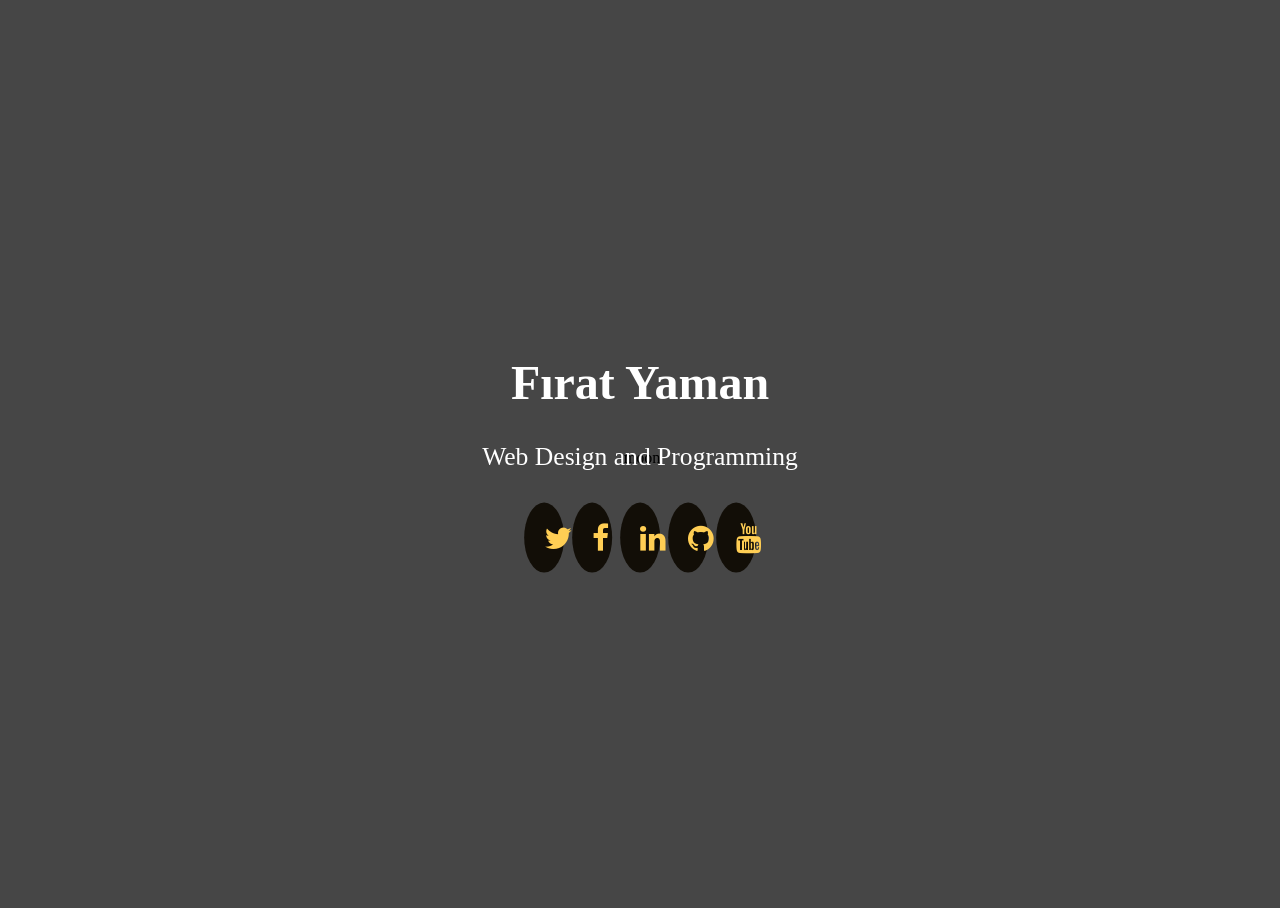
==== index.html @ 1d305853 "Update index.html" ====
<!DOCTYPE html>

<html lang="en-TR">

<head>
<link rel=”icon” href=”favicon.png” type=“image/x-icon”/>
    
        <meta charset="utf-8">

        <meta name="viewport" content="width=device-width, initial-scale=1.0">

        <link rel="stylesheet" href="https://cdnjs.cloudflare.com/ajax/libs/font-awesome/4.7.0/css/font-awesome.min.css">

        <link href="main.css" rel="stylesheet">

    <title>Firat Yaman Personal Web Site</title>

    <link rel="icon" href="favicon.ico" type=image/x-icon">
    </head>

<body id="backgroundBody">



    <div id="textBody">

            <h1 style="font-size:300%;">Fırat Yaman</h1>

                    <p style="font-size:160%;">Web Design and Programming</p>

                            <div>

                                        <a href="https://bit.ly/3cY3EnG" class="fa fa-twitter" target="_blank" rel="noopener noreferrer"></a>

                                                    <a href="https://bit.ly/37E4Njj" class="fa fa-facebook" target="_blank" rel="noopener noreferrer"></a>

                      <a href="https://bit.ly/2YnBjTO" class="fa fa-linkedin" target="_blank" rel="noopener noreferrer"></a>

                                                                            <a href="https://bit.ly/2zBDyZT" class="fa fa-github" target="_blank" rel="noopener noreferrer"></a>

                                                                                        <a href="https://bit.ly/3fgXpN8" class="fa fa-youtube" target="_blank" rel="noopener noreferrer"></a>

                                                                                                </div>

    </div>
.moon
    </body>

</html>
---- main.css ----
#textBody {

text-align: center;

position: absolute;

top: 50%;

left: 50%;

transform: translate(-50%, -50%);

color: #ffffff;

}

#backgroundBody {

background-repeat: no-repeat;

background-attachment: fixed;

background-position: center center;

background: url(background.png);

background-size: cover;

background-color:#464646;

}

.fa {

padding: 20px;

font-size: 30px;

width: 30px;

text-align: center;

text-decoration: none;

margin: 5px 2px;

border-radius: 50%;

background: #120e07;

color: #ffce54;

}

.fa:hover  {

opacity: 0.7;

}

$background: #182C51;
$moon: #C7938B;
$peak: #efdbd8;
$mobile: 768px;

// keyframes
@keyframes cresent{
  0%{
    transform: translate(-30px, 30px) scale(0.9);
    box-shadow: none;
  }
  50%{
    transform: translate(0px, 0px) scale(1.02);
    box-shadow: 0 0 10px lighten($moon, 30%), 0 0 80px 8px $moon;
    background-color: $peak;
  }
  100%{
    transform: translate(30px, -30px) scale(0.9);
    box-shadow: none;
  }
}

html{
  box-sizing: border-box;
}

*,*::after, *::before{
  box-sizing: inherit;
}

html,body{
  height: 100%;
}

body{
  display: flex;
  justify-content: center;
  align-items: center;
  background-image: linear-gradient(30deg, $background, darken($background, 13%));
  overflow: hidden;
}

.moon{
  background-image: linear-gradient(30deg, darken($background,4.6%), darken($background, 8.3%));
  width: 256px;
  height: 256px;
  border-radius: 50%;
  position: relative;
  &::before{
    content: '';
    background-color: $moon;
    position: absolute;
    display: block;
    height: 100%;
    width: 100%;
    border-radius: 50%;
    z-index: -1;
    animation: 3.2s cresent linear infinite alternate;
  }
}

@media (max-width: 768px) {
  .moon{
    width: 160px;
    height: 160px;
  }
}
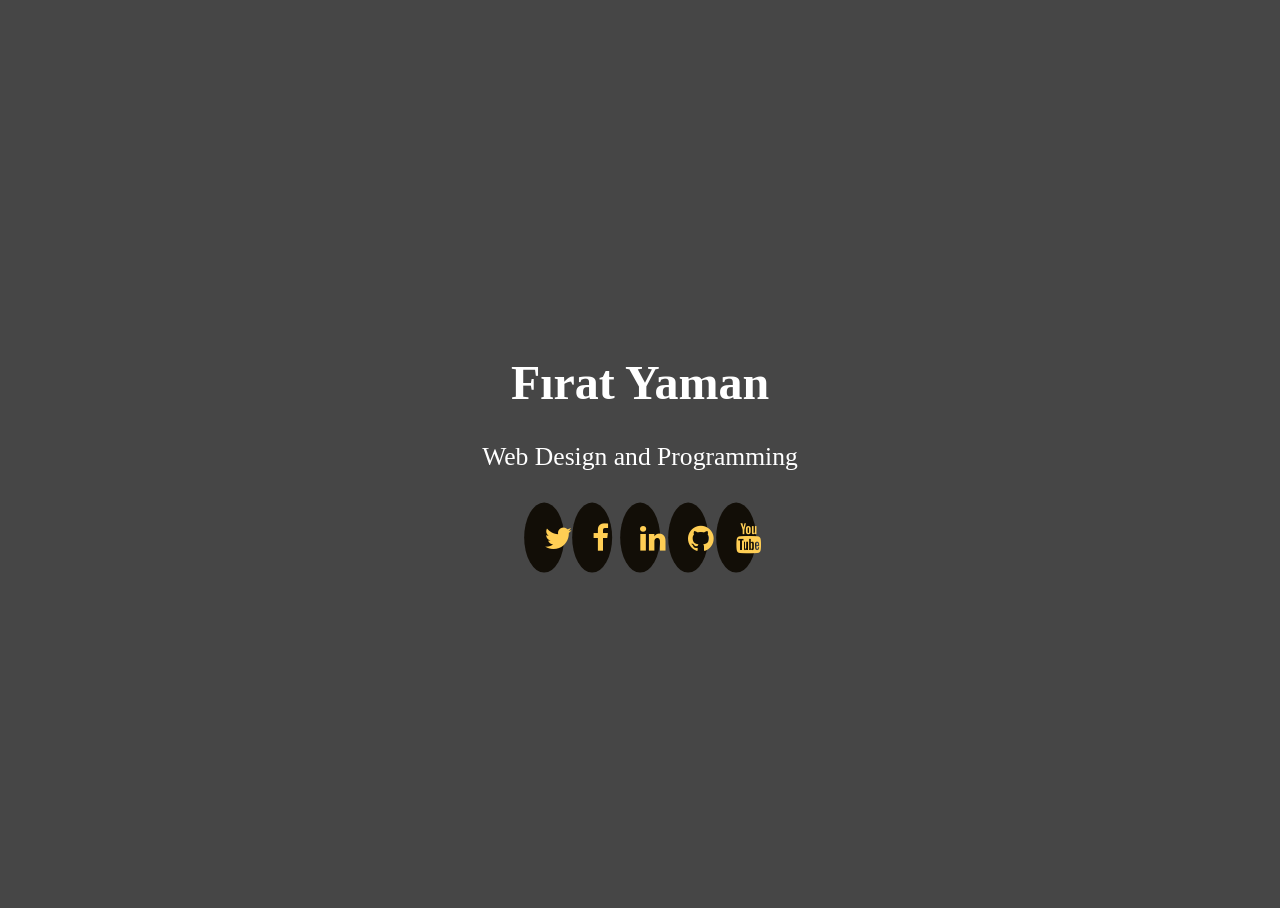
==== commit 93f7bcd5: "Update index.html" ====
--- a/index.html
+++ b/index.html
@@ -43,7 +43,7 @@
                                                                                                 </div>
 
     </div>
-.moon
+
     </body>
 
 </html>
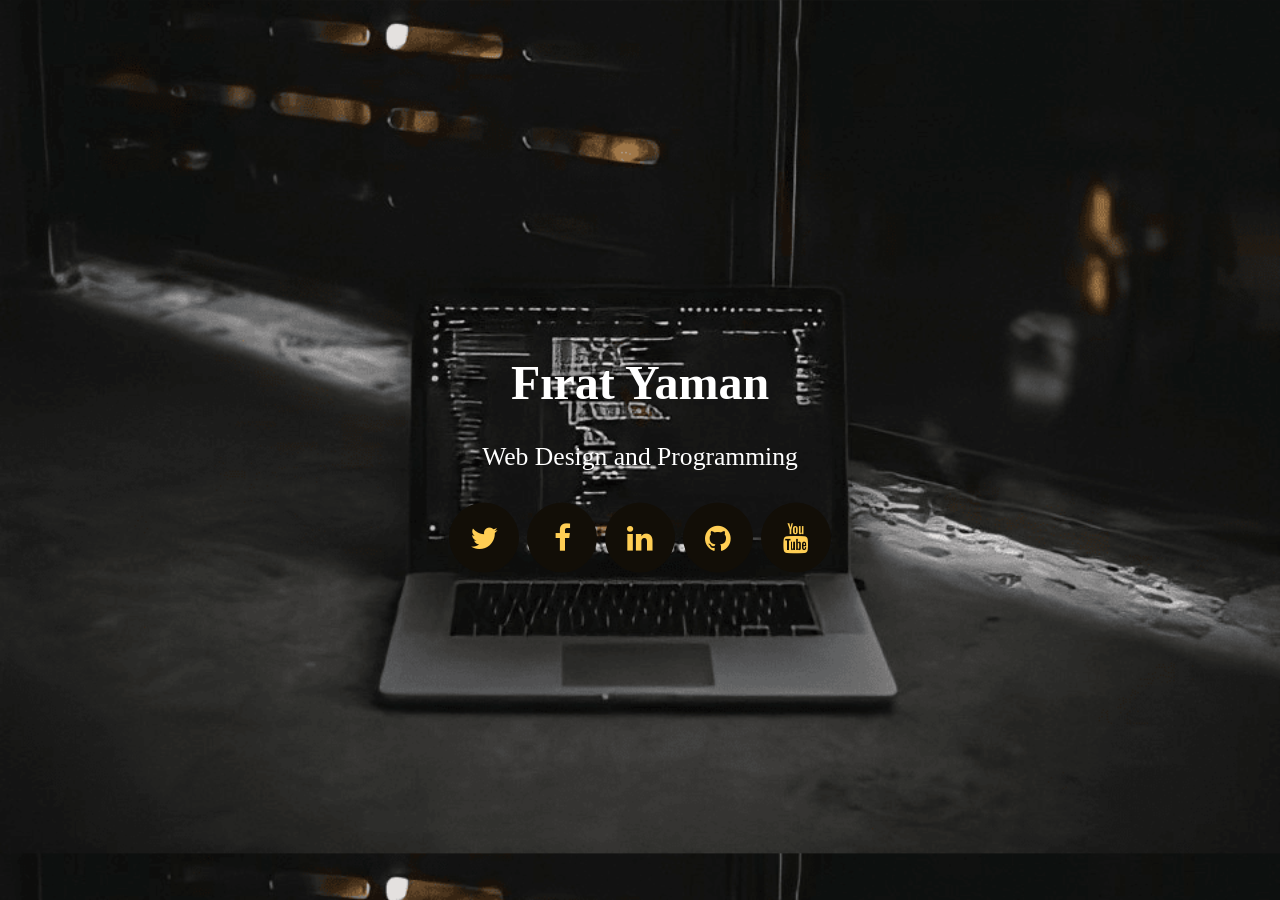
==== commit 1397bd4d: "Update index.html" ====
--- a/index.html
+++ b/index.html
@@ -3,7 +3,7 @@
 <html lang="en-TR">
 
 <head>
-<link rel=”icon” href=”favicon.png” type=“image/x-icon”/>
+
     
         <meta charset="utf-8">
 
--- a/main.css
+++ b/main.css
@@ -58,73 +58,9 @@
 
 }
 
-$background: #182C51;
-$moon: #C7938B;
-$peak: #efdbd8;
-$mobile: 768px;
 
-// keyframes
-@keyframes cresent{
-  0%{
-    transform: translate(-30px, 30px) scale(0.9);
-    box-shadow: none;
-  }
-  50%{
-    transform: translate(0px, 0px) scale(1.02);
-    box-shadow: 0 0 10px lighten($moon, 30%), 0 0 80px 8px $moon;
-    background-color: $peak;
-  }
-  100%{
-    transform: translate(30px, -30px) scale(0.9);
-    box-shadow: none;
-  }
-}
 
-html{
-  box-sizing: border-box;
-}
-
-*,*::after, *::before{
-  box-sizing: inherit;
-}
-
-html,body{
-  height: 100%;
-}
-
-body{
-  display: flex;
-  justify-content: center;
-  align-items: center;
-  background-image: linear-gradient(30deg, $background, darken($background, 13%));
-  overflow: hidden;
-}
-
-.moon{
-  background-image: linear-gradient(30deg, darken($background,4.6%), darken($background, 8.3%));
-  width: 256px;
-  height: 256px;
-  border-radius: 50%;
-  position: relative;
-  &::before{
-    content: '';
-    background-color: $moon;
-    position: absolute;
-    display: block;
-    height: 100%;
-    width: 100%;
-    border-radius: 50%;
-    z-index: -1;
-    animation: 3.2s cresent linear infinite alternate;
-  }
-}
-
-@media (max-width: 768px) {
-  .moon{
-    width: 160px;
-    height: 160px;
-  }
-}
+ 
 
 
 
@@ -133,5 +69,3 @@
 
 
 
-
-
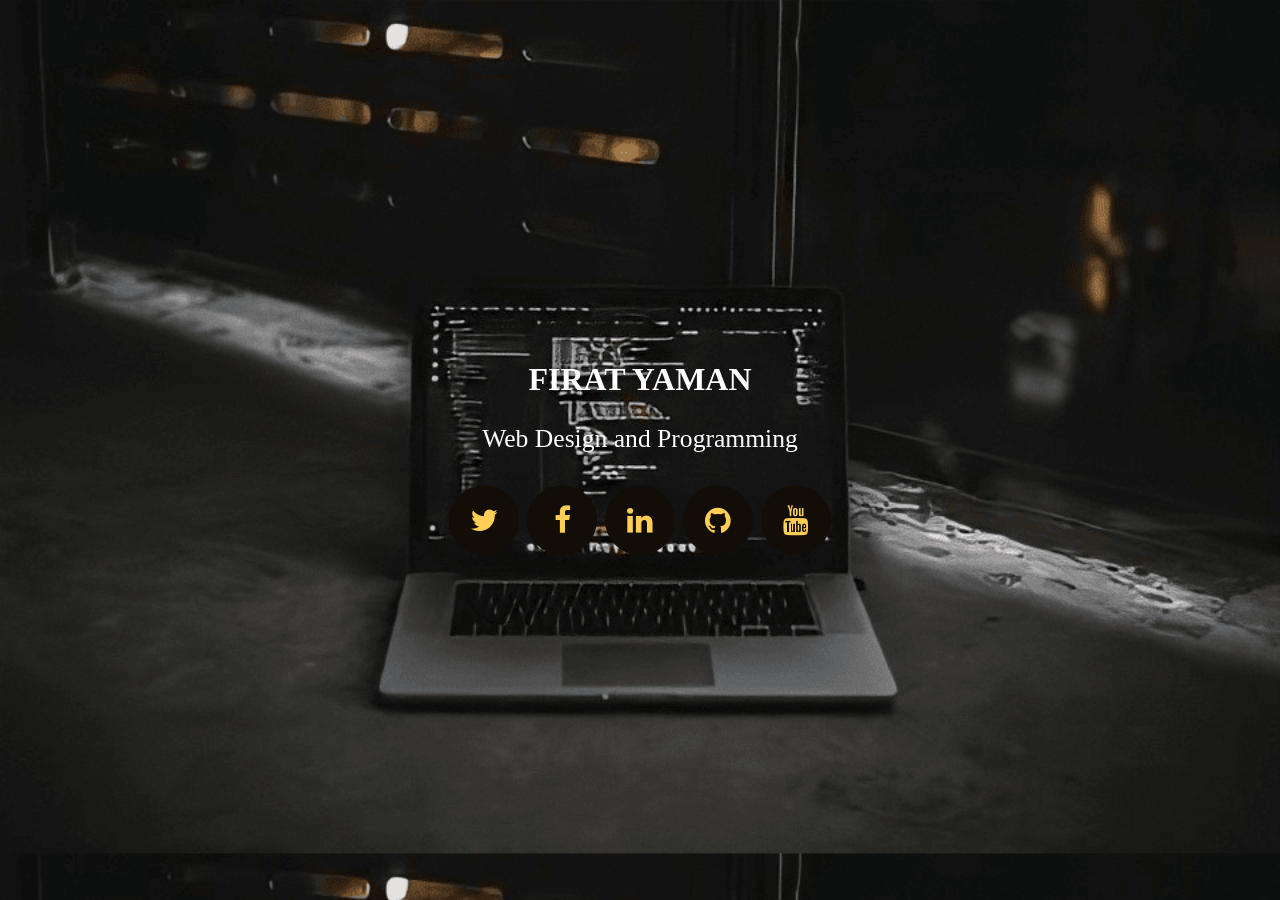
==== commit 42f3d432: "Update index.html" ====
--- a/index.html
+++ b/index.html
@@ -24,7 +24,7 @@
 
     <div id="textBody">
 
-            <h1 style="font-size:300%;">Fırat Yaman</h1>
+            <h1 class="w3-jumbo w3-animate-top">FIRAT YAMAN</h1>
 
                     <p style="font-size:160%;">Web Design and Programming</p>
 
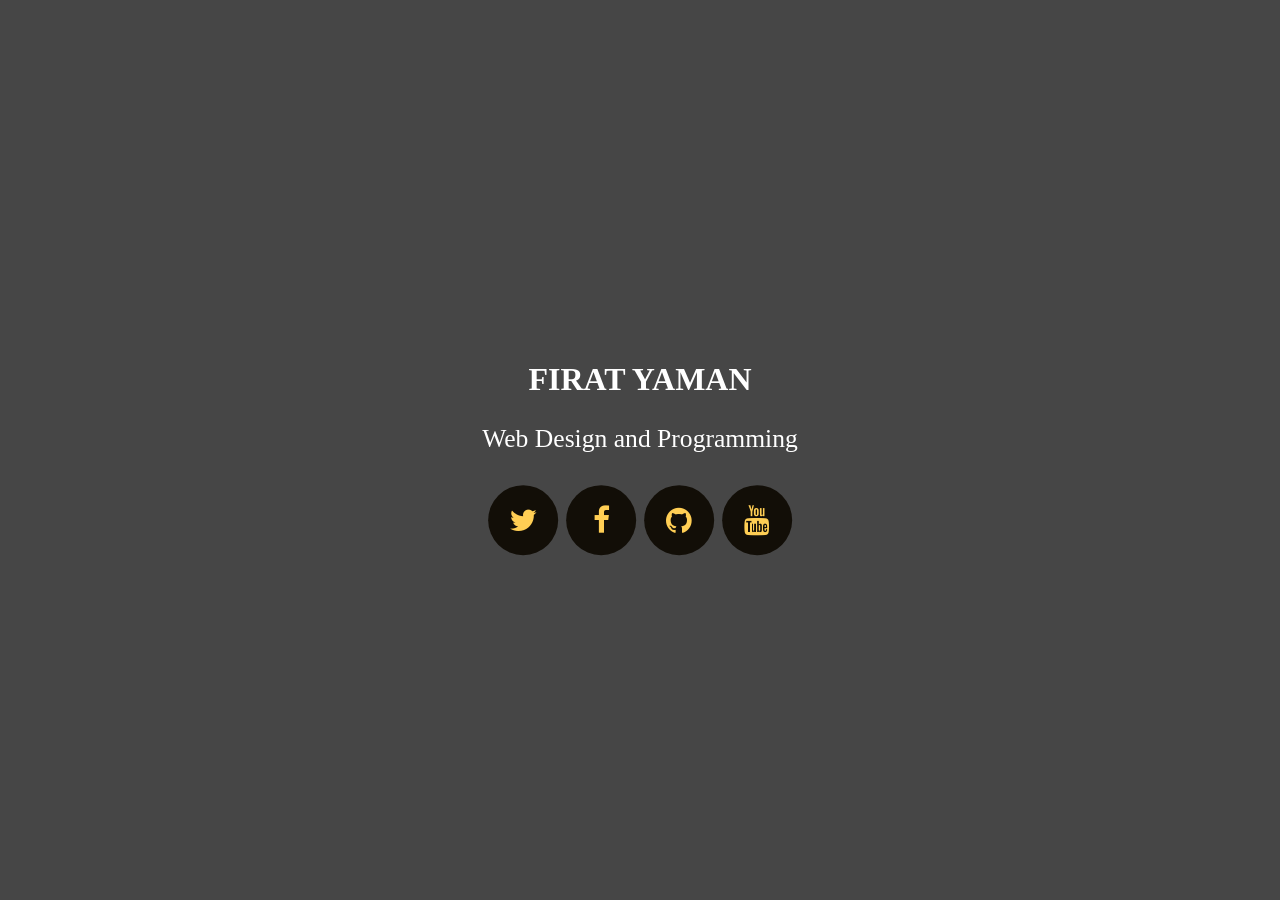
==== commit 94299461: "Update index.html" ====
--- a/index.html
+++ b/index.html
@@ -1,49 +1,22 @@
 <!DOCTYPE html>
-
 <html lang="en-TR">
-
 <head>
-
-    
-        <meta charset="utf-8">
-
-        <meta name="viewport" content="width=device-width, initial-scale=1.0">
-
-        <link rel="stylesheet" href="https://cdnjs.cloudflare.com/ajax/libs/font-awesome/4.7.0/css/font-awesome.min.css">
-
-        <link href="main.css" rel="stylesheet">
-
-    <title>Firat Yaman Personal Web Site</title>
-
-    <link rel="icon" href="favicon.ico" type=image/x-icon">
-    </head>
-
+<meta charset="utf-8">
+<meta name="viewport" content="width=device-width, initial-scale=1.0">
+<link rel="stylesheet" href="https://cdnjs.cloudflare.com/ajax/libs/font-awesome/4.7.0/css/font-awesome.min.css"> <link href="main.css" rel="stylesheet">
+<title>Firat Yaman Personal Web Site</title>
+<link rel="icon" href="favicon.ico" type=image/x-icon">
+</head>
 <body id="backgroundBody">
-
-
-
-    <div id="textBody">
-
-            <h1 class="w3-jumbo w3-animate-top">FIRAT YAMAN</h1>
-
-                    <p style="font-size:160%;">Web Design and Programming</p>
-
-                            <div>
-
-                                        <a href="https://bit.ly/3cY3EnG" class="fa fa-twitter" target="_blank" rel="noopener noreferrer"></a>
-
-                                                    <a href="https://bit.ly/37E4Njj" class="fa fa-facebook" target="_blank" rel="noopener noreferrer"></a>
-
-                      <a href="https://bit.ly/2YnBjTO" class="fa fa-linkedin" target="_blank" rel="noopener noreferrer"></a>
-
-                                                                            <a href="https://bit.ly/2zBDyZT" class="fa fa-github" target="_blank" rel="noopener noreferrer"></a>
-
-                                                                                        <a href="https://bit.ly/3fgXpN8" class="fa fa-youtube" target="_blank" rel="noopener noreferrer"></a>
-
-                                                                                                </div>
-
-    </div>
-
-    </body>
-
+<div id="textBody">
+<h1 class="w3-jumbo w3-animate-top">FIRAT YAMAN</h1>
+<p style="font-size:160%;">Web Design and Programming</p>
+<div> 
+<a href="https://bit.ly/3cY3EnG" class="fa fa-twitter" target="_blank" rel="noopener noreferrer"></a>
+<a href="https://bit.ly/37E4Njj" class="fa fa-facebook" target="_blank" rel="noopener noreferrer"></a>
+<a href="https://bit.ly/2zBDyZT" class="fa fa-github" target="_blank" rel="noopener noreferrer"></a>
+<a href="https://bit.ly/3fgXpN8" class="fa fa-youtube" target="_blank" rel="noopener noreferrer"></a>
+</div>
+</div>
+<body>
 </html>
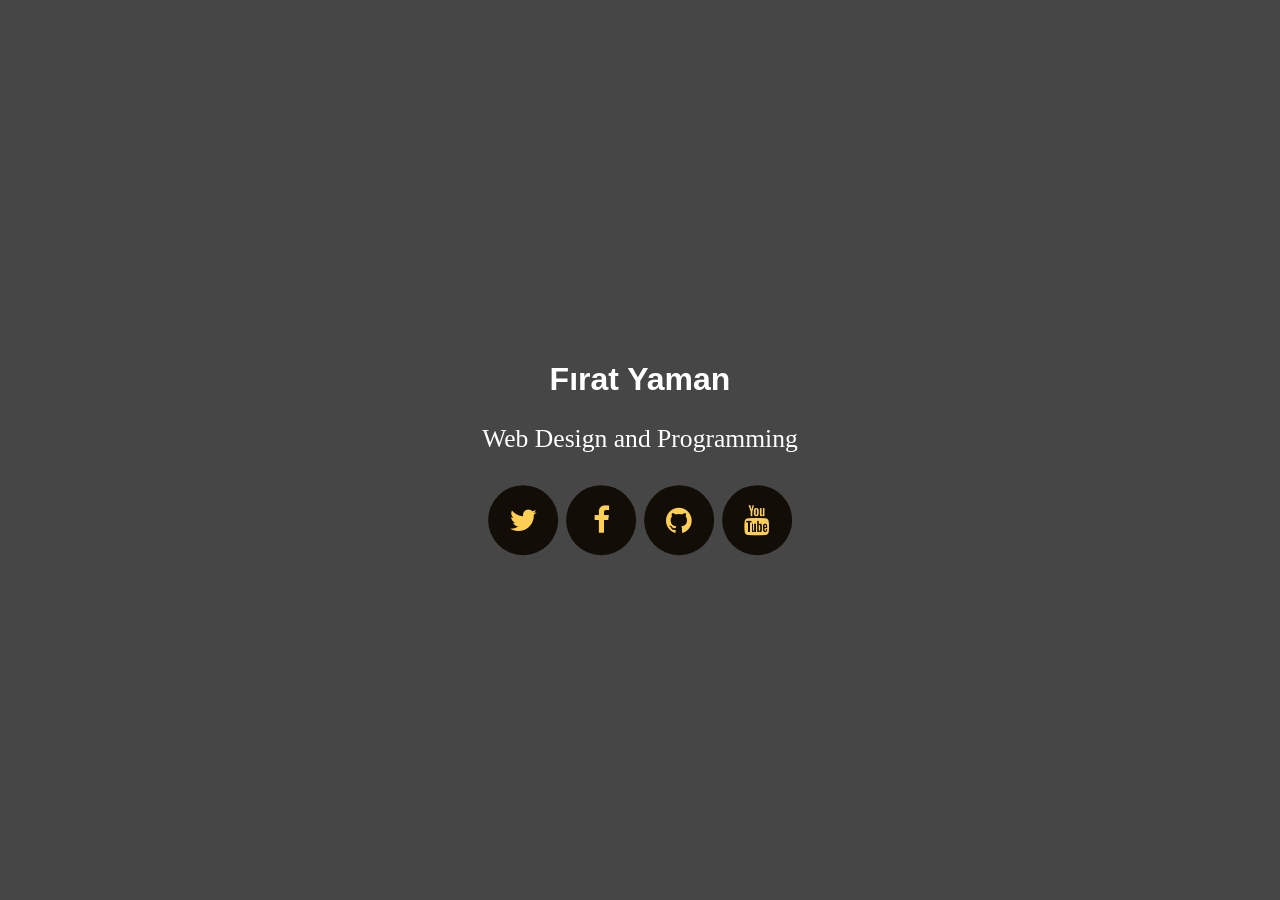
==== commit 06bb7d56: "Update index.html" ====
--- a/index.html
+++ b/index.html
@@ -4,12 +4,12 @@
 <meta charset="utf-8">
 <meta name="viewport" content="width=device-width, initial-scale=1.0">
 <link rel="stylesheet" href="https://cdnjs.cloudflare.com/ajax/libs/font-awesome/4.7.0/css/font-awesome.min.css"> <link href="main.css" rel="stylesheet">
-<title>Firat Yaman Personal Web Site</title>
+<title>Fırat Yaman Personal Web Site</title>
 <link rel="icon" href="favicon.ico" type=image/x-icon">
 </head>
 <body id="backgroundBody">
 <div id="textBody">
-<h1 class="w3-jumbo w3-animate-top">FIRAT YAMAN</h1>
+<h1 style=font-family:helvetica;>Fırat Yaman</h1>
 <p style="font-size:160%;">Web Design and Programming</p>
 <div> 
 <a href="https://bit.ly/3cY3EnG" class="fa fa-twitter" target="_blank" rel="noopener noreferrer"></a>
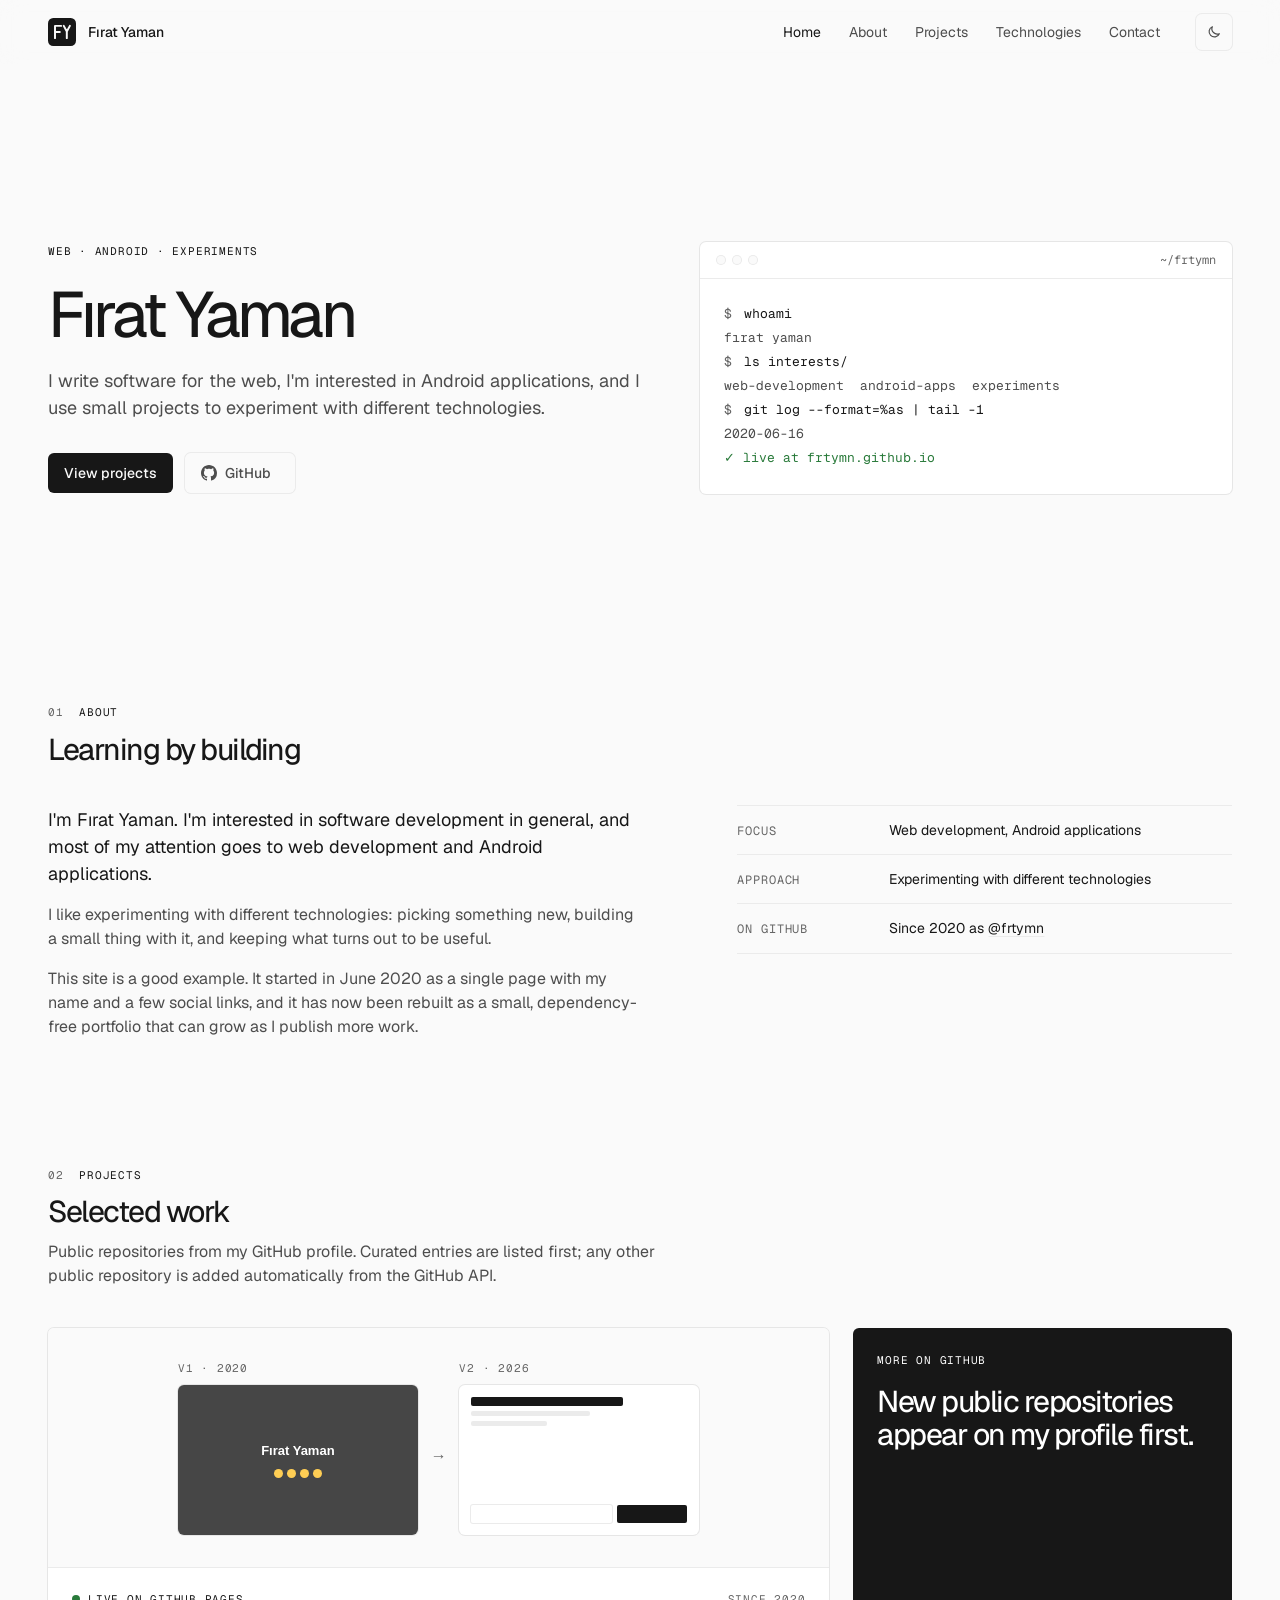
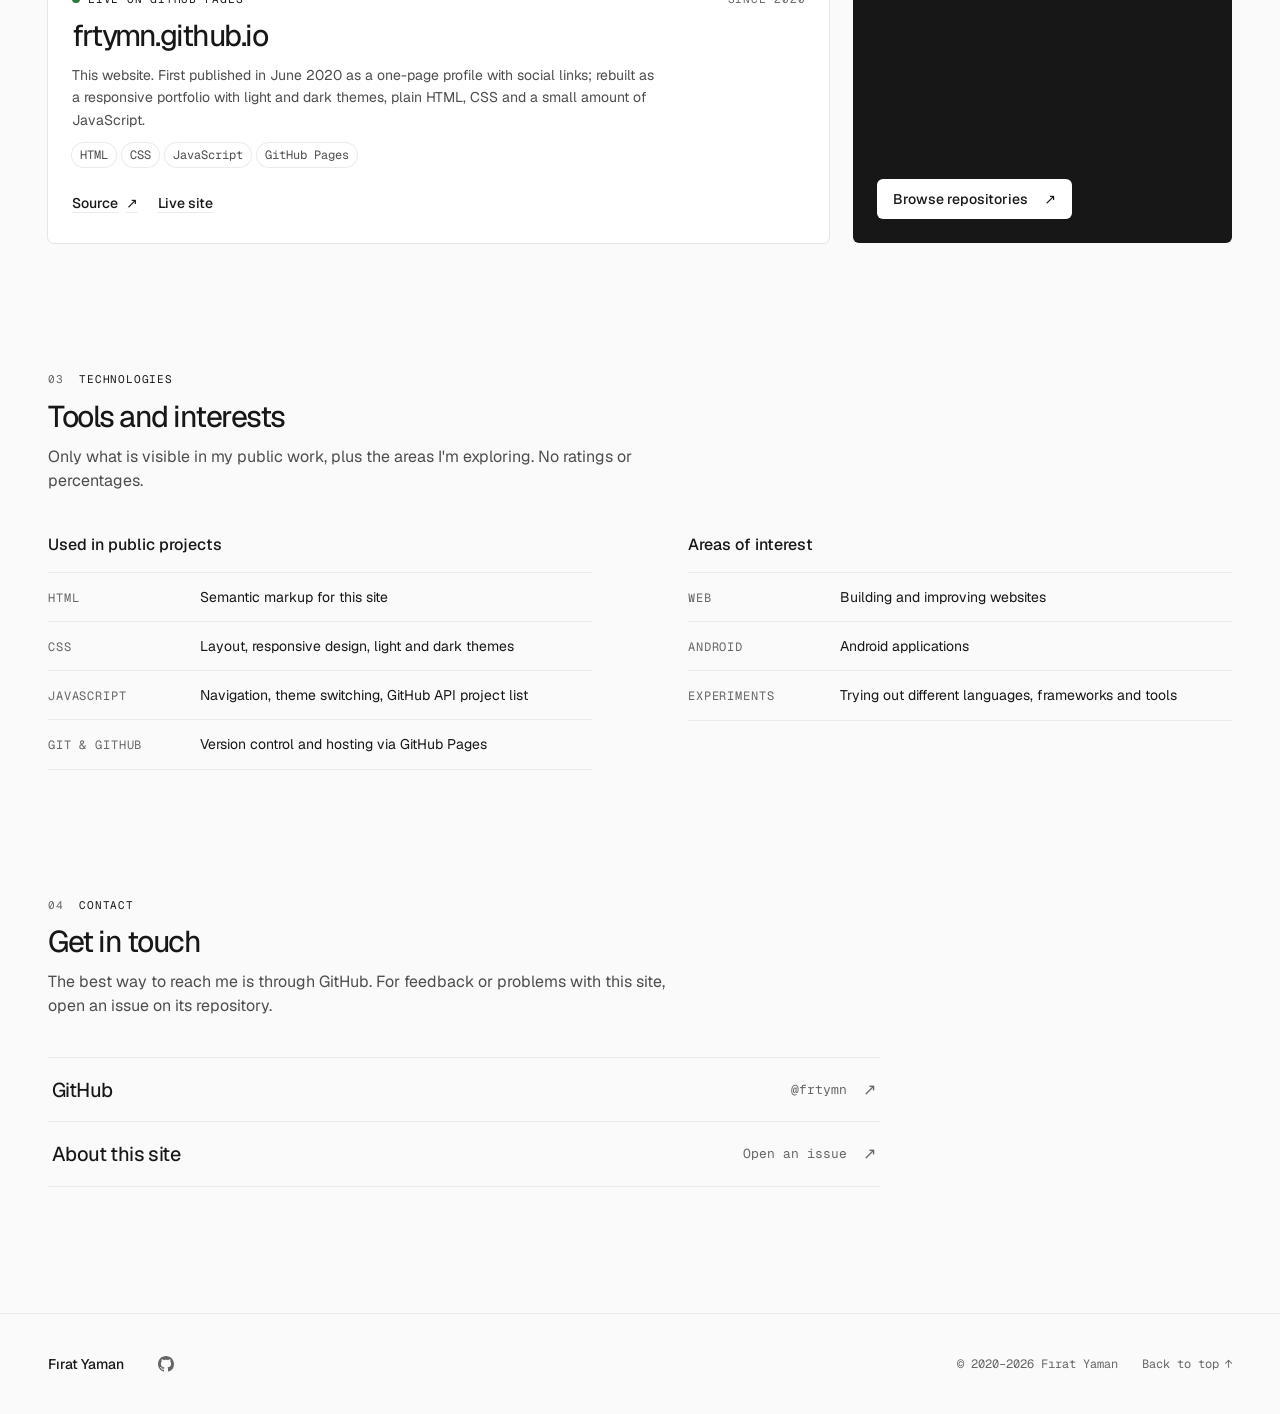
==== commit 9faa0c80: "Redesign site as a responsive developer portfolio - Rebuild index.html as a single-page portfolio: h" ====
--- a/index.html
+++ b/index.html
@@ -1,22 +1,261 @@
 <!DOCTYPE html>
-<html lang="en-TR">
+<html lang="en">
 <head>
-<meta charset="utf-8">
-<meta name="viewport" content="width=device-width, initial-scale=1.0">
-<link rel="stylesheet" href="https://cdnjs.cloudflare.com/ajax/libs/font-awesome/4.7.0/css/font-awesome.min.css"> <link href="main.css" rel="stylesheet">
-<title>Fırat Yaman Personal Web Site</title>
-<link rel="icon" href="favicon.ico" type=image/x-icon">
+  <meta charset="utf-8">
+  <meta name="viewport" content="width=device-width, initial-scale=1">
+  <title>Fırat Yaman — Web and Android development</title>
+  <meta name="description" content="Personal site and portfolio of Fırat Yaman: web development, Android applications, and experiments with different technologies.">
+  <meta name="author" content="Fırat Yaman">
+  <link rel="canonical" href="https://frtymn.github.io/">
+  <meta name="color-scheme" content="light dark">
+  <meta name="theme-color" content="#fafafa" media="(prefers-color-scheme: light)">
+  <meta name="theme-color" content="#0a0a0a" media="(prefers-color-scheme: dark)">
+
+  <meta property="og:type" content="website">
+  <meta property="og:site_name" content="Fırat Yaman">
+  <meta property="og:title" content="Fırat Yaman — Web and Android development">
+  <meta property="og:description" content="Personal site and portfolio: web development, Android applications, and experiments with different technologies.">
+  <meta property="og:url" content="https://frtymn.github.io/">
+  <meta property="og:image" content="https://frtymn.github.io/assets/img/og-image.png">
+  <meta property="og:image:width" content="1200">
+  <meta property="og:image:height" content="630">
+  <meta property="og:image:alt" content="Fırat Yaman — web development, Android applications, experiments">
+  <meta name="twitter:card" content="summary_large_image">
+
+  <link rel="icon" href="favicon.ico" sizes="32x32">
+  <link rel="icon" href="assets/img/favicon.svg" type="image/svg+xml">
+  <link rel="apple-touch-icon" href="assets/img/apple-touch-icon.png">
+
+  <link rel="preload" href="assets/fonts/geist-latin-wght-normal.woff2" as="font" type="font/woff2" crossorigin>
+  <link rel="stylesheet" href="assets/css/main.css">
+
+  <!-- Apply the saved theme before first paint to avoid a flash. -->
+  <script>
+    (function () {
+      document.documentElement.classList.add('js');
+      try {
+        var t = localStorage.getItem('theme');
+        if (t === 'light' || t === 'dark') document.documentElement.setAttribute('data-theme', t);
+      } catch (e) {}
+    })();
+  </script>
+  <script src="assets/js/main.js" defer></script>
+
+  <script type="application/ld+json">
+  {
+    "@context": "https://schema.org",
+    "@type": "Person",
+    "name": "Fırat Yaman",
+    "url": "https://frtymn.github.io/",
+    "sameAs": ["https://github.com/frtymn"]
+  }
+  </script>
 </head>
-<body id="backgroundBody">
-<div id="textBody">
-<h1 style=font-family:helvetica;>Fırat Yaman</h1>
-<p style="font-size:160%;">Web Design and Programming</p>
-<div> 
-<a href="https://bit.ly/3cY3EnG" class="fa fa-twitter" target="_blank" rel="noopener noreferrer"></a>
-<a href="https://bit.ly/37E4Njj" class="fa fa-facebook" target="_blank" rel="noopener noreferrer"></a>
-<a href="https://bit.ly/2zBDyZT" class="fa fa-github" target="_blank" rel="noopener noreferrer"></a>
-<a href="https://bit.ly/3fgXpN8" class="fa fa-youtube" target="_blank" rel="noopener noreferrer"></a>
-</div>
-</div>
 <body>
+  <a class="skip-link" href="#main">Skip to content</a>
+
+  <header class="site-header" id="top">
+    <nav class="nav container" aria-label="Primary">
+      <a class="brand" href="#home" aria-label="Fırat Yaman, back to top">
+        <svg class="brand-mark" viewBox="0 0 32 32" aria-hidden="true" focusable="false">
+          <rect width="32" height="32" rx="6" class="brand-mark-bg"/>
+          <path d="M8 23V9h7M8 16h5.5M18 9l3.5 6.5L25 9M21.5 15.5V23" class="brand-mark-fg"/>
+        </svg>
+        <span class="brand-name">Fırat Yaman</span>
+      </a>
+
+      <div class="nav-panel" id="nav-panel">
+        <ul class="nav-links">
+          <li><a href="#home">Home</a></li>
+          <li><a href="#about">About</a></li>
+          <li><a href="#projects">Projects</a></li>
+          <li><a href="#technologies">Technologies</a></li>
+          <li><a href="#contact">Contact</a></li>
+        </ul>
+      </div>
+
+      <div class="nav-actions">
+        <button class="icon-btn theme-toggle" type="button" aria-label="Switch to dark theme" hidden>
+          <svg class="icon-sun" viewBox="0 0 24 24" aria-hidden="true" focusable="false"><circle cx="12" cy="12" r="4"/><path d="M12 2v2M12 20v2M4.9 4.9l1.4 1.4M17.7 17.7l1.4 1.4M2 12h2M20 12h2M4.9 19.1l1.4-1.4M17.7 6.3l1.4-1.4"/></svg>
+          <svg class="icon-moon" viewBox="0 0 24 24" aria-hidden="true" focusable="false"><path d="M20 14.5A8 8 0 0 1 9.5 4 8 8 0 1 0 20 14.5Z"/></svg>
+        </button>
+        <button class="menu-btn" type="button" aria-expanded="false" aria-controls="nav-panel" hidden>
+          <span class="menu-btn-label">Menu</span>
+        </button>
+      </div>
+    </nav>
+  </header>
+
+  <main id="main">
+    <!-- Hero -->
+    <section class="hero container" id="home" aria-labelledby="hero-title">
+      <div class="hero-copy">
+        <p class="eyebrow">Web · Android · Experiments</p>
+        <h1 class="display" id="hero-title">Fırat Yaman</h1>
+        <p class="lead">I write software for the web, I'm interested in Android applications, and I use small projects to experiment with different technologies.</p>
+        <div class="hero-actions">
+          <a class="btn btn-primary" href="#projects">View projects</a>
+          <a class="btn btn-ghost" href="https://github.com/frtymn" target="_blank" rel="noopener noreferrer">
+            <svg class="icon" viewBox="0 0 16 16" aria-hidden="true" focusable="false"><path fill="currentColor" d="M8 0C3.58 0 0 3.58 0 8c0 3.54 2.29 6.53 5.47 7.59.4.07.55-.17.55-.38 0-.19-.01-.82-.01-1.49-2.01.37-2.53-.49-2.69-.94-.09-.23-.48-.94-.82-1.13-.28-.15-.68-.52-.01-.53.63-.01 1.08.58 1.23.82.72 1.21 1.87.87 2.33.66.07-.52.28-.87.51-1.07-1.78-.2-3.64-.89-3.64-3.95 0-.87.31-1.59.82-2.15-.08-.2-.36-1.02.08-2.12 0 0 .67-.21 2.2.82.64-.18 1.32-.27 2-.27.68 0 1.36.09 2 .27 1.53-1.04 2.2-.82 2.2-.82.44 1.1.16 1.92.08 2.12.51.56.82 1.27.82 2.15 0 3.07-1.87 3.75-3.65 3.95.29.25.54.73.54 1.48 0 1.07-.01 1.93-.01 2.2 0 .21.15.46.55.38A8.01 8.01 0 0 0 16 8c0-4.42-3.58-8-8-8Z"/></svg>
+            GitHub<span class="visually-hidden"> profile (opens in a new tab)</span>
+          </a>
+        </div>
+      </div>
+
+      <figure class="terminal" aria-label="Terminal-style summary">
+        <div class="terminal-bar" aria-hidden="true">
+          <span class="terminal-dot"></span><span class="terminal-dot"></span><span class="terminal-dot"></span>
+          <span class="terminal-title">~/frtymn</span>
+        </div>
+        <pre class="terminal-body"><code><span class="t-cmd"><span class="t-prompt" aria-hidden="true">$</span> whoami</span>
+<span class="t-out">fırat yaman</span>
+<span class="t-cmd"><span class="t-prompt" aria-hidden="true">$</span> ls interests/</span>
+<span class="t-out">web-development  android-apps  experiments</span>
+<span class="t-cmd"><span class="t-prompt" aria-hidden="true">$</span> git log --format=%as | tail -1</span>
+<span class="t-out">2020-06-16</span>
+<span class="t-ok"><span aria-hidden="true">✓</span> live at frtymn.github.io</span></code></pre>
+      </figure>
+    </section>
+
+    <!-- About -->
+    <section class="section container" id="about" aria-labelledby="about-title">
+      <div class="section-head">
+        <p class="eyebrow"><span class="eyebrow-index">01</span> About</p>
+        <h2 class="heading" id="about-title">Learning by building</h2>
+      </div>
+      <div class="about-grid">
+        <div class="prose">
+          <p>I'm Fırat Yaman. I'm interested in software development in general, and most of my attention goes to web development and Android applications.</p>
+          <p>I like experimenting with different technologies: picking something new, building a small thing with it, and keeping what turns out to be useful.</p>
+          <p>This site is a good example. It started in June 2020 as a single page with my name and a few social links, and it has now been rebuilt as a small, dependency-free portfolio that can grow as I publish more work.</p>
+        </div>
+        <dl class="rows">
+          <div class="row"><dt>Focus</dt><dd>Web development, Android applications</dd></div>
+          <div class="row"><dt>Approach</dt><dd>Experimenting with different technologies</dd></div>
+          <div class="row"><dt>On GitHub</dt><dd>Since 2020 as <a href="https://github.com/frtymn" target="_blank" rel="noopener noreferrer">@frtymn<span class="visually-hidden"> (opens in a new tab)</span></a></dd></div>
+        </dl>
+      </div>
+    </section>
+
+    <!-- Projects -->
+    <section class="section container" id="projects" aria-labelledby="projects-title">
+      <div class="section-head">
+        <p class="eyebrow"><span class="eyebrow-index">02</span> Projects</p>
+        <h2 class="heading" id="projects-title">Selected work</h2>
+        <p class="section-intro">Public repositories from my GitHub profile. Curated entries are listed first; any other public repository is added automatically from the GitHub API.</p>
+      </div>
+
+      <!--
+        To add a project by hand, copy one <article class="card project"> block
+        and set data-repo to the repository name. Repositories already listed
+        here are skipped by the automatic GitHub list.
+      -->
+      <div class="project-grid" id="project-grid">
+        <article class="card project is-featured" data-repo="frtymn.github.io">
+          <div class="project-visual" aria-hidden="true">
+            <div class="pv-version">
+              <span class="pv-label">v1 · 2020</span>
+              <span class="pv-v1"><span class="pv-v1-name">Fırat Yaman</span><span class="pv-v1-dots"><i></i><i></i><i></i><i></i></span></span>
+            </div>
+            <span class="pv-arrow">→</span>
+            <div class="pv-version">
+              <span class="pv-label">v2 · 2026</span>
+              <span class="pv-v2"><i class="pv-bar pv-bar-lg"></i><i class="pv-bar"></i><i class="pv-bar pv-bar-sm"></i><span class="pv-cards"><i></i><i></i></span></span>
+            </div>
+          </div>
+          <div class="project-body">
+            <div class="project-meta">
+              <span class="status"><span class="status-dot" aria-hidden="true"></span>Live on GitHub Pages</span>
+              <span class="project-date">Since 2020</span>
+            </div>
+            <h3 class="project-title">frtymn.github.io</h3>
+            <p class="project-desc">This website. First published in June 2020 as a one-page profile with social links; rebuilt as a responsive portfolio with light and dark themes, plain HTML, CSS and a small amount of JavaScript.</p>
+            <ul class="tags">
+              <li>HTML</li><li>CSS</li><li>JavaScript</li><li>GitHub Pages</li>
+            </ul>
+            <div class="project-links">
+              <a href="https://github.com/frtymn/frtymn.github.io" target="_blank" rel="noopener noreferrer">Source<span class="visually-hidden"> code for frtymn.github.io (opens in a new tab)</span> <span aria-hidden="true">↗</span></a>
+              <a href="https://frtymn.github.io/">Live site<span class="visually-hidden">: frtymn.github.io</span></a>
+            </div>
+          </div>
+        </article>
+
+        <article class="card card-inverted more-card" id="more-card">
+          <p class="eyebrow">More on GitHub</p>
+          <p class="more-text">New public repositories appear on my profile first.</p>
+          <a class="btn btn-inverse" href="https://github.com/frtymn?tab=repositories" target="_blank" rel="noopener noreferrer">Browse repositories<span class="visually-hidden"> (opens in a new tab)</span> <span aria-hidden="true">↗</span></a>
+        </article>
+      </div>
+      <p class="projects-status" id="projects-status" role="status"></p>
+    </section>
+
+    <!-- Technologies -->
+    <section class="section container" id="technologies" aria-labelledby="tech-title">
+      <div class="section-head">
+        <p class="eyebrow"><span class="eyebrow-index">03</span> Technologies</p>
+        <h2 class="heading" id="tech-title">Tools and interests</h2>
+        <p class="section-intro">Only what is visible in my public work, plus the areas I'm exploring. No ratings or percentages.</p>
+      </div>
+      <div class="tech-grid">
+        <div class="tech-group">
+          <h3 class="tech-title">Used in public projects</h3>
+          <dl class="rows">
+            <div class="row"><dt>HTML</dt><dd>Semantic markup for this site</dd></div>
+            <div class="row"><dt>CSS</dt><dd>Layout, responsive design, light and dark themes</dd></div>
+            <div class="row"><dt>JavaScript</dt><dd>Navigation, theme switching, GitHub API project list</dd></div>
+            <div class="row"><dt>Git &amp; GitHub</dt><dd>Version control and hosting via GitHub Pages</dd></div>
+          </dl>
+        </div>
+        <div class="tech-group">
+          <h3 class="tech-title">Areas of interest</h3>
+          <dl class="rows">
+            <div class="row"><dt>Web</dt><dd>Building and improving websites</dd></div>
+            <div class="row"><dt>Android</dt><dd>Android applications</dd></div>
+            <div class="row"><dt>Experiments</dt><dd>Trying out different languages, frameworks and tools</dd></div>
+          </dl>
+        </div>
+      </div>
+    </section>
+
+    <!-- Contact -->
+    <section class="section container" id="contact" aria-labelledby="contact-title">
+      <div class="section-head">
+        <p class="eyebrow"><span class="eyebrow-index">04</span> Contact</p>
+        <h2 class="heading" id="contact-title">Get in touch</h2>
+        <p class="section-intro">The best way to reach me is through GitHub. For feedback or problems with this site, open an issue on its repository.</p>
+      </div>
+      <ul class="contact-list">
+        <li>
+          <a class="contact-row" href="https://github.com/frtymn" target="_blank" rel="noopener noreferrer">
+            <span class="contact-label">GitHub</span>
+            <span class="contact-handle">@frtymn</span>
+            <span class="contact-arrow" aria-hidden="true">↗</span>
+            <span class="visually-hidden">(opens in a new tab)</span>
+          </a>
+        </li>
+        <li>
+          <a class="contact-row" href="https://github.com/frtymn/frtymn.github.io/issues" target="_blank" rel="noopener noreferrer">
+            <span class="contact-label">About this site</span>
+            <span class="contact-handle">Open an issue</span>
+            <span class="contact-arrow" aria-hidden="true">↗</span>
+            <span class="visually-hidden">(opens in a new tab)</span>
+          </a>
+        </li>
+      </ul>
+    </section>
+  </main>
+
+  <footer class="site-footer">
+    <div class="container footer-inner">
+      <p class="footer-brand">Fırat Yaman</p>
+      <nav class="footer-social" aria-label="Social profiles"><ul class="footer-social-list">
+        <li><a href="https://github.com/frtymn" target="_blank" rel="noopener noreferrer" aria-label="GitHub (opens in a new tab)">
+          <svg class="icon" viewBox="0 0 16 16" aria-hidden="true" focusable="false"><path fill="currentColor" d="M8 0C3.58 0 0 3.58 0 8c0 3.54 2.29 6.53 5.47 7.59.4.07.55-.17.55-.38 0-.19-.01-.82-.01-1.49-2.01.37-2.53-.49-2.69-.94-.09-.23-.48-.94-.82-1.13-.28-.15-.68-.52-.01-.53.63-.01 1.08.58 1.23.82.72 1.21 1.87.87 2.33.66.07-.52.28-.87.51-1.07-1.78-.2-3.64-.89-3.64-3.95 0-.87.31-1.59.82-2.15-.08-.2-.36-1.02.08-2.12 0 0 .67-.21 2.2.82.64-.18 1.32-.27 2-.27.68 0 1.36.09 2 .27 1.53-1.04 2.2-.82 2.2-.82.44 1.1.16 1.92.08 2.12.51.56.82 1.27.82 2.15 0 3.07-1.87 3.75-3.65 3.95.29.25.54.73.54 1.48 0 1.07-.01 1.93-.01 2.2 0 .21.15.46.55.38A8.01 8.01 0 0 0 16 8c0-4.42-3.58-8-8-8Z"/></svg>
+        </a></li>
+      </ul></nav>
+      <p class="footer-copy">© 2020–<span id="year">2026</span> Fırat Yaman</p>
+      <a class="footer-top" href="#top">Back to top <span aria-hidden="true">↑</span></a>
+    </div>
+  </footer>
+</body>
 </html>
--- a/assets/css/main.css
+++ b/assets/css/main.css
@@ -0,0 +1,702 @@
+/*
+  frtymn.github.io — main stylesheet
+  Design specification: /DESIGN.md (Refero "Vercel" style + documented extensions).
+*/
+
+/* ---------- Fonts (Geist, SIL OFL 1.1 — see assets/fonts/OFL.txt) ---------- */
+@font-face {
+  font-family: "Geist";
+  font-style: normal;
+  font-weight: 100 900;
+  font-display: swap;
+  src: url("../fonts/geist-latin-ext-wght-normal.woff2") format("woff2");
+  unicode-range: U+0100-02BA, U+02BD-02C5, U+02C7-02CC, U+02CE-02D7, U+02DD-02FF, U+0304, U+0308, U+0329, U+1D00-1DBF, U+1E00-1E9F, U+1EF2-1EFF, U+2020, U+20A0-20AB, U+20AD-20C0, U+2113, U+2C60-2C7F, U+A720-A7FF;
+}
+@font-face {
+  font-family: "Geist";
+  font-style: normal;
+  font-weight: 100 900;
+  font-display: swap;
+  src: url("../fonts/geist-latin-wght-normal.woff2") format("woff2");
+  unicode-range: U+0000-00FF, U+0131, U+0152-0153, U+02BB-02BC, U+02C6, U+02DA, U+02DC, U+0304, U+0308, U+0329, U+2000-206F, U+20AC, U+2122, U+2191, U+2193, U+2212, U+2215, U+FEFF, U+FFFD;
+}
+@font-face {
+  font-family: "Geist Mono";
+  font-style: normal;
+  font-weight: 100 900;
+  font-display: swap;
+  src: url("../fonts/geist-mono-latin-ext-wght-normal.woff2") format("woff2");
+  unicode-range: U+0100-02BA, U+02BD-02C5, U+02C7-02CC, U+02CE-02D7, U+02DD-02FF, U+0304, U+0308, U+0329, U+1D00-1DBF, U+1E00-1E9F, U+1EF2-1EFF, U+2020, U+20A0-20AB, U+20AD-20C0, U+2113, U+2C60-2C7F, U+A720-A7FF;
+}
+@font-face {
+  font-family: "Geist Mono";
+  font-style: normal;
+  font-weight: 100 900;
+  font-display: swap;
+  src: url("../fonts/geist-mono-latin-wght-normal.woff2") format("woff2");
+  unicode-range: U+0000-00FF, U+0131, U+0152-0153, U+02BB-02BC, U+02C6, U+02DA, U+02DC, U+0304, U+0308, U+0329, U+2000-206F, U+20AC, U+2122, U+2191, U+2193, U+2212, U+2215, U+FEFF, U+FFFD;
+}
+
+/* ---------- Tokens ---------- */
+:root {
+  /* Reference palette (DESIGN.md Part 1) */
+  --color-paper-white: #fafafa;
+  --color-pure-white: #ffffff;
+  --color-hairline: #ebebeb;
+  --color-stone: #666666;
+  --color-charcoal: #4d4d4d;
+  --color-obsidian: #171717;
+  --color-terminal-green: #297a3a;
+
+  /* Semantic tokens — light (default) */
+  --bg: var(--color-paper-white);
+  --bg-translucent: rgba(250, 250, 250, 0.85);
+  --surface: var(--color-pure-white);
+  --hairline: var(--color-hairline);
+  --ring: rgba(0, 0, 0, 0.08);
+  --text: var(--color-obsidian);
+  --text-body: var(--color-charcoal);
+  --text-muted: var(--color-stone);
+  --accent: var(--color-terminal-green);
+  --inverse-bg: var(--color-obsidian);
+  --inverse-text: var(--color-pure-white);
+
+  /* Typography */
+  --font-sans: "Geist", ui-sans-serif, system-ui, -apple-system, "Segoe UI", Roboto, sans-serif;
+  --font-mono: "Geist Mono", ui-monospace, SFMono-Regular, Menlo, Consolas, monospace;
+  --text-eyebrow: 11px;
+  --text-caption: 13px;
+  --text-small: 14px;
+  --text-body-size: 16px;
+  --text-lead: 18px;
+  --text-heading: clamp(26px, 4vw, 30px);
+  --text-display: clamp(44px, 9vw, 64px);
+
+  /* Spacing (4px grid) */
+  --s-4: 4px;  --s-6: 6px;  --s-8: 8px;  --s-12: 12px; --s-14: 14px; --s-16: 16px;
+  --s-20: 20px; --s-24: 24px; --s-32: 32px; --s-40: 40px; --s-44: 44px;
+  --section-gap: 72px;
+  --gutter: 20px;
+  --max-width: 1280px;
+  --nav-height: 64px;
+
+  /* Shape */
+  --radius: 6px;
+  --radius-full: 9999px;
+  --card-ring: 0 0 0 1px var(--ring), 0 0 0 2px var(--bg);
+  --ghost-ring: 0 0 0 1px var(--hairline);
+
+  --transition: 150ms ease;
+  color-scheme: light;
+}
+
+/* Dark theme (DESIGN.md Part 2 extension) */
+@media (prefers-color-scheme: dark) {
+  :root:not([data-theme="light"]) {
+    --bg: #0a0a0a;
+    --bg-translucent: rgba(10, 10, 10, 0.85);
+    --surface: #111111;
+    --hairline: #262626;
+    --ring: rgba(255, 255, 255, 0.1);
+    --text: #ededed;
+    --text-body: #a1a1a1;
+    --text-muted: #8f8f8f;
+    --accent: #62c073;
+    --inverse-bg: #ededed;
+    --inverse-text: #0a0a0a;
+    color-scheme: dark;
+  }
+}
+:root[data-theme="dark"] {
+  --bg: #0a0a0a;
+  --bg-translucent: rgba(10, 10, 10, 0.85);
+  --surface: #111111;
+  --hairline: #262626;
+  --ring: rgba(255, 255, 255, 0.1);
+  --text: #ededed;
+  --text-body: #a1a1a1;
+  --text-muted: #8f8f8f;
+  --accent: #62c073;
+  --inverse-bg: #ededed;
+  --inverse-text: #0a0a0a;
+  color-scheme: dark;
+}
+
+@media (min-width: 768px) {
+  :root { --gutter: 32px; --section-gap: 96px; }
+}
+@media (min-width: 1100px) {
+  :root { --gutter: 48px; --section-gap: 128px; }
+}
+
+/* ---------- Base ---------- */
+*, *::before, *::after { box-sizing: border-box; }
+
+html {
+  -webkit-text-size-adjust: 100%;
+  text-size-adjust: 100%;
+  scroll-behavior: smooth;
+  scroll-padding-top: calc(var(--nav-height) + var(--s-16));
+}
+@media (prefers-reduced-motion: reduce) {
+  html { scroll-behavior: auto; }
+  *, *::before, *::after { transition-duration: 0.01ms !important; }
+}
+
+body {
+  margin: 0;
+  background: var(--bg);
+  color: var(--text);
+  font-family: var(--font-sans);
+  font-size: var(--text-body-size);
+  line-height: 1.5;
+  font-feature-settings: "calt" 0, "rlig", "ss11";
+  -webkit-font-smoothing: antialiased;
+  -moz-osx-font-smoothing: grayscale;
+  text-rendering: optimizeLegibility;
+}
+
+h1, h2, h3, p, ul, dl, dd, figure, pre { margin: 0; }
+ul { padding: 0; list-style: none; }
+img, svg { display: block; max-width: 100%; }
+
+a { color: inherit; text-decoration: none; }
+.prose a, .rows a {
+  text-decoration: underline;
+  text-decoration-color: var(--hairline);
+  text-underline-offset: 3px;
+  text-decoration-thickness: 1px;
+  transition: text-decoration-color var(--transition);
+}
+.prose a:hover, .rows a:hover { text-decoration-color: currentColor; }
+
+:focus-visible {
+  outline: 2px solid var(--text);
+  outline-offset: 2px;
+  border-radius: 2px;
+}
+
+::selection { background: var(--text); color: var(--bg); }
+
+.container {
+  width: 100%;
+  max-width: var(--max-width);
+  margin-inline: auto;
+  padding-inline: var(--gutter);
+}
+
+.visually-hidden {
+  position: absolute !important;
+  width: 1px; height: 1px;
+  padding: 0; margin: -1px;
+  overflow: hidden; clip: rect(0 0 0 0);
+  white-space: nowrap; border: 0;
+}
+
+.skip-link {
+  position: absolute;
+  left: var(--s-16);
+  top: -100px;
+  z-index: 100;
+  padding: var(--s-8) var(--s-12);
+  background: var(--text);
+  color: var(--bg);
+  border-radius: var(--radius);
+  font-size: var(--text-small);
+}
+.skip-link:focus { top: var(--s-12); }
+
+.icon { width: 16px; height: 16px; flex: none; }
+
+/* ---------- Type roles ---------- */
+.eyebrow {
+  font-family: var(--font-mono);
+  font-size: var(--text-eyebrow);
+  font-weight: 400;
+  line-height: 1.5;
+  letter-spacing: 0.071em;
+  text-transform: uppercase;
+  color: var(--text);
+}
+.eyebrow-index { color: var(--text-muted); margin-right: var(--s-8); }
+
+.display {
+  font-size: var(--text-display);
+  font-weight: 450;
+  line-height: 1;
+  letter-spacing: -0.06em;
+  color: var(--text);
+}
+
+.heading {
+  font-size: var(--text-heading);
+  font-weight: 450;
+  line-height: 1.1;
+  letter-spacing: -0.05em;
+  color: var(--text);
+}
+
+.lead {
+  font-size: var(--text-lead);
+  line-height: 1.5;
+  color: var(--text-body);
+  max-width: 34em;
+}
+
+/* ---------- Buttons ---------- */
+.btn {
+  display: inline-flex;
+  align-items: center;
+  justify-content: center;
+  gap: var(--s-8);
+  min-height: 40px;
+  padding: 0 var(--s-16);
+  border: 0;
+  border-radius: var(--radius);
+  font: inherit;
+  font-size: var(--text-small);
+  font-weight: 500;
+  line-height: 1;
+  cursor: pointer;
+  transition: background-color var(--transition), color var(--transition), box-shadow var(--transition);
+}
+.btn-primary { background: var(--text); color: var(--bg); }
+.btn-primary:hover { background: var(--text-body); }
+.btn-primary:active { background: var(--text-muted); }
+
+.btn-ghost { background: transparent; color: var(--text-body); box-shadow: var(--ghost-ring); }
+.btn-ghost:hover { color: var(--text); background: var(--surface); box-shadow: 0 0 0 1px var(--text-muted); }
+.btn-ghost:active { background: var(--hairline); }
+
+.btn-inverse { background: var(--inverse-text); color: var(--inverse-bg); }
+.btn-inverse:hover { opacity: 0.88; }
+.card-inverted :focus-visible { outline-color: var(--inverse-text); }
+
+.icon-btn {
+  display: inline-grid;
+  place-items: center;
+  width: 36px; height: 36px;
+  padding: 0;
+  border: 0;
+  border-radius: var(--radius);
+  background: transparent;
+  color: var(--text-body);
+  box-shadow: var(--ghost-ring);
+  cursor: pointer;
+  transition: color var(--transition), background-color var(--transition);
+}
+.icon-btn:hover { color: var(--text); background: var(--surface); }
+.icon-btn svg { width: 16px; height: 16px; fill: none; stroke: currentColor; stroke-width: 1.75; stroke-linecap: round; stroke-linejoin: round; }
+
+/* Show the icon of the theme you will switch to */
+.icon-moon { display: block; }
+.icon-sun { display: none; }
+:root[data-theme-resolved="dark"] .icon-moon { display: none; }
+:root[data-theme-resolved="dark"] .icon-sun { display: block; }
+
+/* ---------- Header / nav ---------- */
+.site-header {
+  position: sticky;
+  top: 0;
+  z-index: 50;
+  background: var(--bg-translucent);
+  -webkit-backdrop-filter: saturate(180%) blur(12px);
+  backdrop-filter: saturate(180%) blur(12px);
+  transition: box-shadow var(--transition);
+}
+.site-header.is-scrolled { box-shadow: 0 1px 0 var(--hairline); }
+
+.nav {
+  display: flex;
+  align-items: center;
+  gap: var(--s-24);
+  height: var(--nav-height);
+}
+
+.brand {
+  display: inline-flex;
+  align-items: center;
+  gap: var(--s-12);
+  font-size: var(--text-small);
+  font-weight: 500;
+  color: var(--text);
+  border-radius: var(--radius);
+}
+.brand-mark { width: 28px; height: 28px; }
+.brand-mark-bg { fill: var(--text); }
+.brand-mark-fg { fill: none; stroke: var(--bg); stroke-width: 2.25; stroke-linecap: round; stroke-linejoin: round; }
+
+.nav-panel { margin-left: auto; }
+.nav-links { display: flex; gap: var(--s-4); }
+.nav-links a {
+  display: inline-flex;
+  align-items: center;
+  min-height: 36px;
+  padding: 0 var(--s-12);
+  border-radius: var(--radius);
+  font-size: var(--text-small);
+  color: var(--text-body);
+  transition: color var(--transition), background-color var(--transition);
+}
+.nav-links a:hover { color: var(--text); background: var(--surface); box-shadow: var(--ghost-ring); }
+.nav-links a[aria-current="true"] { color: var(--text); }
+
+.nav-actions { display: flex; align-items: center; gap: var(--s-8); }
+
+.menu-btn {
+  display: none;
+  align-items: center;
+  min-height: 36px;
+  padding: 0 var(--s-14);
+  border: 0;
+  border-radius: var(--radius-full);
+  background: var(--text);
+  color: var(--bg);
+  font: inherit;
+  font-size: var(--text-small);
+  font-weight: 500;
+  cursor: pointer;
+}
+
+@media (max-width: 767px) {
+  .brand-name { font-size: var(--text-small); }
+  .nav { gap: var(--s-12); }
+  .nav-actions { margin-left: auto; }
+
+  /* Without JS, links stay visible and wrap below the bar. */
+  html:not(.js) .nav { flex-wrap: wrap; height: auto; padding-block: var(--s-12); }
+  html:not(.js) .nav-panel { order: 3; width: 100%; margin-left: 0; }
+  html:not(.js) .nav-links { flex-wrap: wrap; }
+
+  .js .menu-btn { display: inline-flex; }
+  .js .nav-panel {
+    position: absolute;
+    top: var(--nav-height);
+    left: 0; right: 0;
+    margin: 0;
+    padding: var(--s-8) var(--gutter) var(--s-16);
+    background: var(--bg);
+    box-shadow: 0 1px 0 var(--hairline);
+    display: none;
+  }
+  .js .nav-panel.is-open { display: block; }
+  .js .nav-links { flex-direction: column; gap: 0; }
+  .js .nav-links a {
+    width: 100%;
+    min-height: 48px;
+    padding: 0 var(--s-4);
+    border-radius: 0;
+    font-size: var(--text-body-size);
+    color: var(--text);
+    box-shadow: 0 1px 0 var(--hairline);
+  }
+  .js .nav-links li:last-child a { box-shadow: none; }
+  .js .nav-links a:hover { background: transparent; box-shadow: 0 1px 0 var(--hairline); color: var(--text-body); }
+}
+
+/* ---------- Hero ---------- */
+.hero {
+  display: grid;
+  gap: var(--s-44);
+  padding-top: var(--s-44);
+  padding-bottom: var(--section-gap);
+  align-items: center;
+}
+.hero-copy { display: grid; gap: var(--s-20); }
+.hero-copy .eyebrow { margin-bottom: var(--s-4); }
+.hero-actions { display: flex; flex-wrap: wrap; gap: var(--s-12); margin-top: var(--s-12); }
+
+@media (min-width: 900px) {
+  .hero {
+    grid-template-columns: minmax(0, 1.15fr) minmax(0, 1fr);
+    gap: var(--s-40);
+    padding-top: 96px;
+    min-height: min(640px, calc(100svh - var(--nav-height)));
+  }
+}
+
+/* Terminal panel (reference: CLI Output Panel) */
+.terminal {
+  background: var(--surface);
+  border-radius: var(--radius);
+  box-shadow: var(--card-ring);
+  overflow: hidden;
+}
+.terminal-bar {
+  display: flex;
+  align-items: center;
+  gap: var(--s-6);
+  height: 36px;
+  padding: 0 var(--s-16);
+  box-shadow: 0 1px 0 var(--hairline);
+}
+.terminal-dot { width: 10px; height: 10px; border-radius: 50%; box-shadow: inset 0 0 0 1px var(--hairline); background: var(--bg); }
+.terminal-title { margin-left: auto; font-family: var(--font-mono); font-size: 12px; color: var(--text-muted); }
+.terminal-body {
+  padding: var(--s-20) var(--s-16) var(--s-24);
+  font-family: var(--font-mono);
+  font-size: 13px;
+  line-height: 1.85;
+  color: var(--text);
+  overflow-x: auto;
+  white-space: pre;
+}
+.terminal-body code { font: inherit; }
+.t-prompt { color: var(--text-muted); margin-right: var(--s-4); }
+.t-out { color: var(--text-body); }
+.t-ok { color: var(--accent); }
+@media (max-width: 899px) {
+  .terminal-body { font-size: 12px; white-space: pre-wrap; overflow-wrap: anywhere; }
+}
+@media (min-width: 900px) {
+  .terminal-body { padding: var(--s-24); }
+}
+
+/* ---------- Sections ---------- */
+.section { padding-bottom: var(--section-gap); }
+.section-head { display: grid; gap: var(--s-12); margin-bottom: var(--s-40); max-width: 40rem; }
+.section-intro { color: var(--text-body); font-size: var(--text-body-size); }
+
+/* About */
+.about-grid { display: grid; gap: var(--s-40); align-items: start; }
+.prose { display: grid; gap: var(--s-16); color: var(--text-body); max-width: 38em; }
+.prose p:first-child { color: var(--text); font-size: var(--text-lead); }
+@media (min-width: 900px) {
+  .about-grid { grid-template-columns: minmax(0, 1.2fr) minmax(0, 1fr); gap: 96px; }
+}
+
+/* Definition rows (extension) */
+.rows { display: grid; align-content: start; }
+.row {
+  display: grid;
+  grid-template-columns: 8.5rem minmax(0, 1fr);
+  gap: var(--s-16);
+  padding: var(--s-14) 0;
+  box-shadow: 0 -1px 0 var(--hairline);
+}
+.row:last-child { box-shadow: 0 -1px 0 var(--hairline), 0 1px 0 var(--hairline); }
+.row dt {
+  font-family: var(--font-mono);
+  font-size: 12px;
+  letter-spacing: 0.071em;
+  text-transform: uppercase;
+  color: var(--text-muted);
+  padding-top: 2px;
+}
+.row dd { font-size: var(--text-small); color: var(--text); line-height: 1.5; }
+@media (max-width: 480px) {
+  .row { grid-template-columns: 1fr; gap: var(--s-4); }
+}
+
+/* ---------- Cards / projects ---------- */
+.card {
+  background: var(--surface);
+  border-radius: var(--radius);
+  box-shadow: var(--card-ring);
+}
+.card-inverted { background: var(--inverse-bg); color: var(--inverse-text); box-shadow: none; }
+.card-inverted .eyebrow { color: var(--inverse-text); }
+
+.project-grid { display: grid; gap: var(--s-24); }
+@media (min-width: 900px) {
+  .project-grid { grid-template-columns: repeat(3, minmax(0, 1fr)); }
+  .project-grid .project.is-featured { grid-column: span 2; }
+}
+
+.project { display: flex; flex-direction: column; overflow: hidden; }
+.project-body { display: flex; flex-direction: column; gap: var(--s-12); padding: var(--s-24); flex: 1; }
+.project-meta { display: flex; flex-wrap: wrap; justify-content: space-between; gap: var(--s-8); }
+.status, .project-date {
+  display: inline-flex;
+  align-items: center;
+  gap: var(--s-8);
+  font-family: var(--font-mono);
+  font-size: var(--text-eyebrow);
+  letter-spacing: 0.071em;
+  text-transform: uppercase;
+  color: var(--text-muted);
+}
+.status { color: var(--text); }
+.status-dot { width: 8px; height: 8px; border-radius: 50%; background: var(--accent); }
+.status.is-neutral .status-dot { background: var(--text-muted); }
+
+.project-title {
+  font-size: var(--text-heading);
+  font-weight: 450;
+  line-height: 1.1;
+  letter-spacing: -0.05em;
+  overflow-wrap: anywhere;
+}
+.project-desc { color: var(--text-body); font-size: var(--text-small); line-height: 1.6; max-width: 42em; }
+
+.tags { display: flex; flex-wrap: wrap; gap: var(--s-6); }
+.tags li {
+  font-family: var(--font-mono);
+  font-size: 12px;
+  line-height: 1;
+  padding: var(--s-6) var(--s-8);
+  border-radius: var(--radius-full);
+  color: var(--text-body);
+  box-shadow: var(--ghost-ring);
+}
+
+.project-links { display: flex; flex-wrap: wrap; gap: var(--s-20); margin-top: auto; padding-top: var(--s-8); }
+.project-links a {
+  display: inline-flex;
+  align-items: center;
+  gap: var(--s-4);
+  min-height: 32px;
+  font-size: var(--text-small);
+  font-weight: 500;
+  color: var(--text);
+  text-decoration: underline;
+  text-decoration-color: var(--hairline);
+  text-underline-offset: 4px;
+  transition: text-decoration-color var(--transition);
+}
+.project-links a:hover { text-decoration-color: currentColor; }
+
+/* Project visual: v1 → v2 schematic of this site */
+.project-visual {
+  display: flex;
+  align-items: center;
+  justify-content: center;
+  gap: var(--s-16);
+  padding: var(--s-32) var(--s-24);
+  background: var(--bg);
+  box-shadow: 0 1px 0 var(--hairline);
+}
+.pv-version { display: grid; gap: var(--s-8); justify-items: start; flex: 1; max-width: 240px; }
+.pv-label { font-family: var(--font-mono); font-size: var(--text-eyebrow); letter-spacing: 0.071em; text-transform: uppercase; color: var(--text-muted); }
+.pv-v1, .pv-v2 {
+  display: flex;
+  width: 100%;
+  aspect-ratio: 16 / 10;
+  border-radius: var(--radius);
+  box-shadow: var(--card-ring);
+}
+.pv-v1 {
+  flex-direction: column;
+  align-items: center;
+  justify-content: center;
+  gap: var(--s-8);
+  background: #464646; /* v1's actual background colour (main.css, 2020) */
+  color: #ffffff;
+}
+.pv-v1-name { font-family: Helvetica, Arial, sans-serif; font-weight: 700; font-size: 13px; letter-spacing: 0; }
+.pv-v1-dots { display: flex; gap: 4px; }
+.pv-v1-dots i { width: 9px; height: 9px; border-radius: 50%; background: #ffce54; } /* v1 icon colour */
+.pv-v2 {
+  flex-direction: column;
+  gap: 5px;
+  padding: 12px;
+  background: var(--surface);
+}
+.pv-bar { display: block; height: 5px; width: 55%; border-radius: 2px; background: var(--hairline); }
+.pv-bar-lg { height: 9px; width: 70%; background: var(--text); }
+.pv-bar-sm { width: 35%; }
+.pv-cards { display: grid; grid-template-columns: 2fr 1fr; gap: 5px; margin-top: auto; }
+.pv-cards i { height: 18px; border-radius: 2px; box-shadow: 0 0 0 1px var(--ring); }
+.pv-cards i:last-child { background: var(--text); box-shadow: none; }
+.pv-arrow { font-family: var(--font-mono); color: var(--text-muted); padding-top: 18px; }
+
+/* Auto-listed repositories: simpler visual */
+.project-icon {
+  display: flex;
+  align-items: center;
+  gap: var(--s-12);
+  padding: var(--s-20) var(--s-24);
+  background: var(--bg);
+  box-shadow: 0 1px 0 var(--hairline);
+  font-family: var(--font-mono);
+  font-size: 12px;
+  color: var(--text-muted);
+}
+.project-icon svg { width: 20px; height: 20px; fill: none; stroke: var(--text); stroke-width: 1.5; stroke-linecap: round; stroke-linejoin: round; }
+
+.more-card {
+  display: flex;
+  flex-direction: column;
+  align-items: flex-start;
+  gap: var(--s-16);
+  padding: var(--s-24);
+}
+.more-text { font-size: var(--text-heading); line-height: 1.1; letter-spacing: -0.05em; font-weight: 450; max-width: 16em; }
+.more-card .btn { margin-top: auto; }
+
+.projects-status { margin-top: var(--s-16); font-size: var(--text-caption); color: var(--text-muted); }
+.projects-status:empty { display: none; }
+
+/* ---------- Technologies ---------- */
+.tech-grid { display: grid; gap: var(--s-40); }
+.tech-title {
+  font-size: var(--text-body-size);
+  font-weight: 500;
+  margin-bottom: var(--s-16);
+}
+@media (min-width: 900px) {
+  .tech-grid { grid-template-columns: repeat(2, minmax(0, 1fr)); gap: 96px; }
+}
+
+/* ---------- Contact ---------- */
+.contact-list { display: grid; max-width: 52rem; }
+.contact-row {
+  display: grid;
+  grid-template-columns: minmax(0, 1fr) auto auto;
+  align-items: center;
+  gap: var(--s-16);
+  min-height: 64px;
+  padding: var(--s-12) var(--s-4);
+  box-shadow: 0 -1px 0 var(--hairline);
+  transition: background-color var(--transition), padding var(--transition);
+}
+.contact-list li:last-child .contact-row { box-shadow: 0 -1px 0 var(--hairline), 0 1px 0 var(--hairline); }
+.contact-label { font-size: 20px; font-weight: 450; letter-spacing: -0.03em; }
+.contact-handle { font-family: var(--font-mono); font-size: 13px; color: var(--text-muted); }
+.contact-arrow { font-family: var(--font-mono); color: var(--text-muted); transition: color var(--transition), transform var(--transition); }
+.contact-row:hover { background: var(--surface); }
+.contact-row:hover .contact-arrow { color: var(--text); transform: translate(2px, -2px); }
+@media (prefers-reduced-motion: reduce) {
+  .contact-row:hover .contact-arrow { transform: none; }
+}
+
+/* ---------- Footer ---------- */
+.site-footer { box-shadow: 0 -1px 0 var(--hairline); }
+.footer-inner {
+  display: grid;
+  grid-template-columns: 1fr auto;
+  align-items: center;
+  gap: var(--s-16) var(--s-24);
+  padding-block: var(--s-32);
+}
+.footer-brand { font-size: var(--text-small); font-weight: 500; }
+.footer-social { justify-self: end; }
+.footer-social-list { display: flex; gap: var(--s-4); }
+.footer-social a {
+  display: inline-grid;
+  place-items: center;
+  width: 36px; height: 36px;
+  border-radius: var(--radius);
+  color: var(--text-muted);
+  transition: color var(--transition), background-color var(--transition);
+}
+.footer-social a:hover { color: var(--text); background: var(--surface); box-shadow: var(--ghost-ring); }
+.footer-copy, .footer-top { font-family: var(--font-mono); font-size: 12px; color: var(--text-muted); }
+.footer-top { justify-self: end; min-height: 32px; display: inline-flex; align-items: center; gap: var(--s-6); }
+.footer-top:hover { color: var(--text); }
+@media (min-width: 768px) {
+  .footer-inner { grid-template-columns: auto 1fr auto auto; }
+  .footer-social { justify-self: start; order: 1; }
+  .footer-brand { order: 0; }
+  .footer-copy { order: 2; }
+  .footer-top { order: 3; }
+}
+
+/* ---------- 404 ---------- */
+.notfound {
+  display: grid;
+  align-content: center;
+  gap: var(--s-20);
+  min-height: calc(100svh - var(--nav-height) - 100px);
+  padding-block: var(--s-44);
+}
